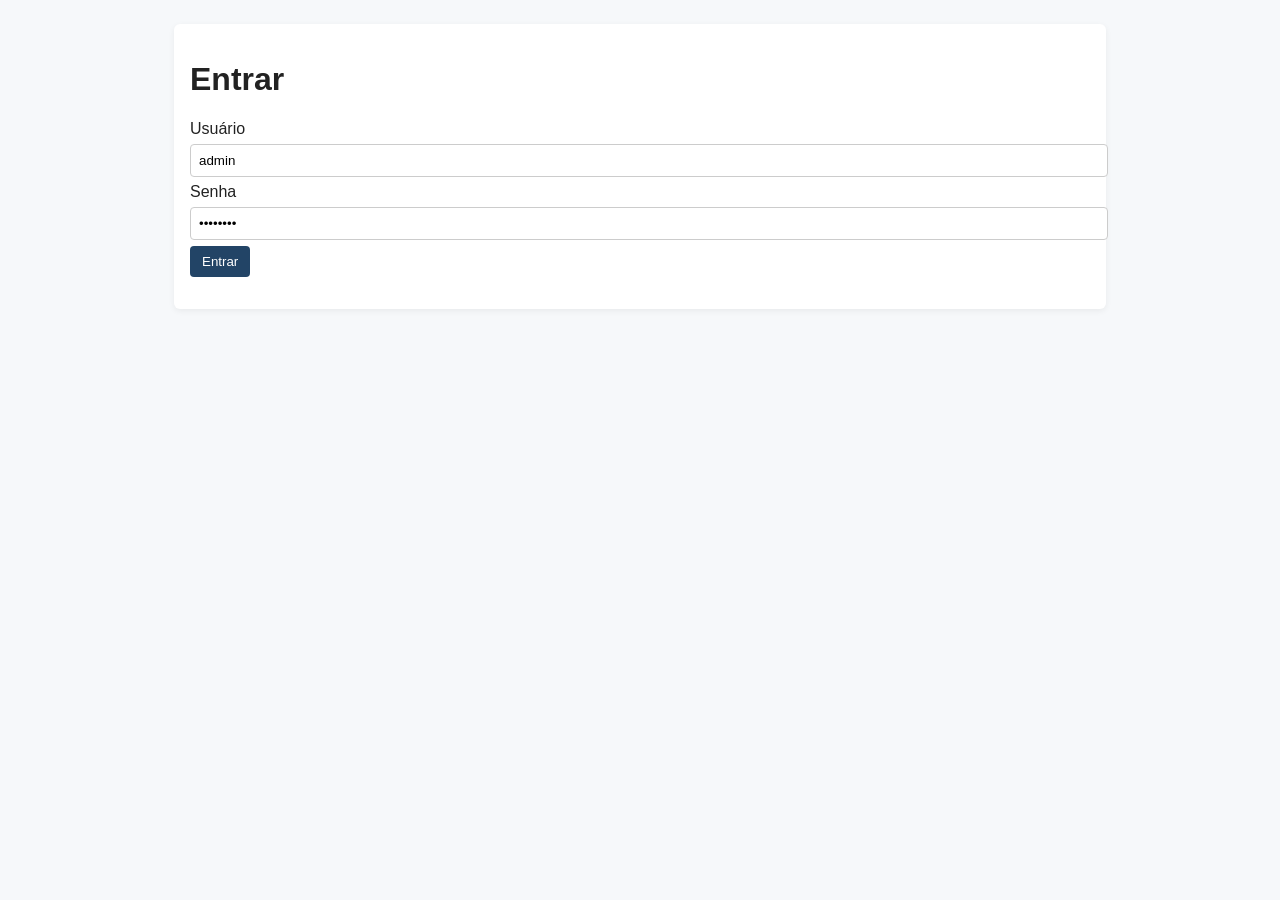
==== frontend/login.html @ 69e20b27 "Step 3: Upgrade maven-compiler-plugin to 3.11.0 - Compile: SUCCESS - Added explicit maven-compiler-p" ====
<!doctype html>
<html lang="pt-br">
<head>
  <meta charset="utf-8">
  <meta name="viewport" content="width=device-width,initial-scale=1">
  <title>HelpDesk — Login</title>
  <link rel="stylesheet" href="styles.css">
</head>
<body>
  <main class="container">
    <h1>Entrar</h1>
    <form id="loginForm">
      <label>Usuário<br><input name="username" value="admin"></label>
      <label>Senha<br><input name="password" type="password" value="password"></label>
      <button>Entrar</button>
    </form>
    <p id="msg"></p>
  </main>
  <script src="app.js"></script>
</body>
</html>
---- frontend/styles.css ----
:root{font-family:Arial,Helvetica,sans-serif;color:#222}
body{margin:0;padding:0;background:#f6f8fa}
header{background:#246;color:#fff;padding:12px 16px;display:flex;justify-content:space-between;align-items:center}
.container{max-width:900px;margin:24px auto;padding:16px;background:#fff;border-radius:6px;box-shadow:0 2px 6px rgba(0,0,0,0.06)}
form input,form textarea{width:100%;padding:8px;margin:6px 0;border:1px solid #ccc;border-radius:4px}
button{background:#246;color:#fff;border:none;padding:8px 12px;border-radius:4px;cursor:pointer}
ul{list-style:none;padding:0}
li{padding:8px;border-bottom:1px solid #eee}
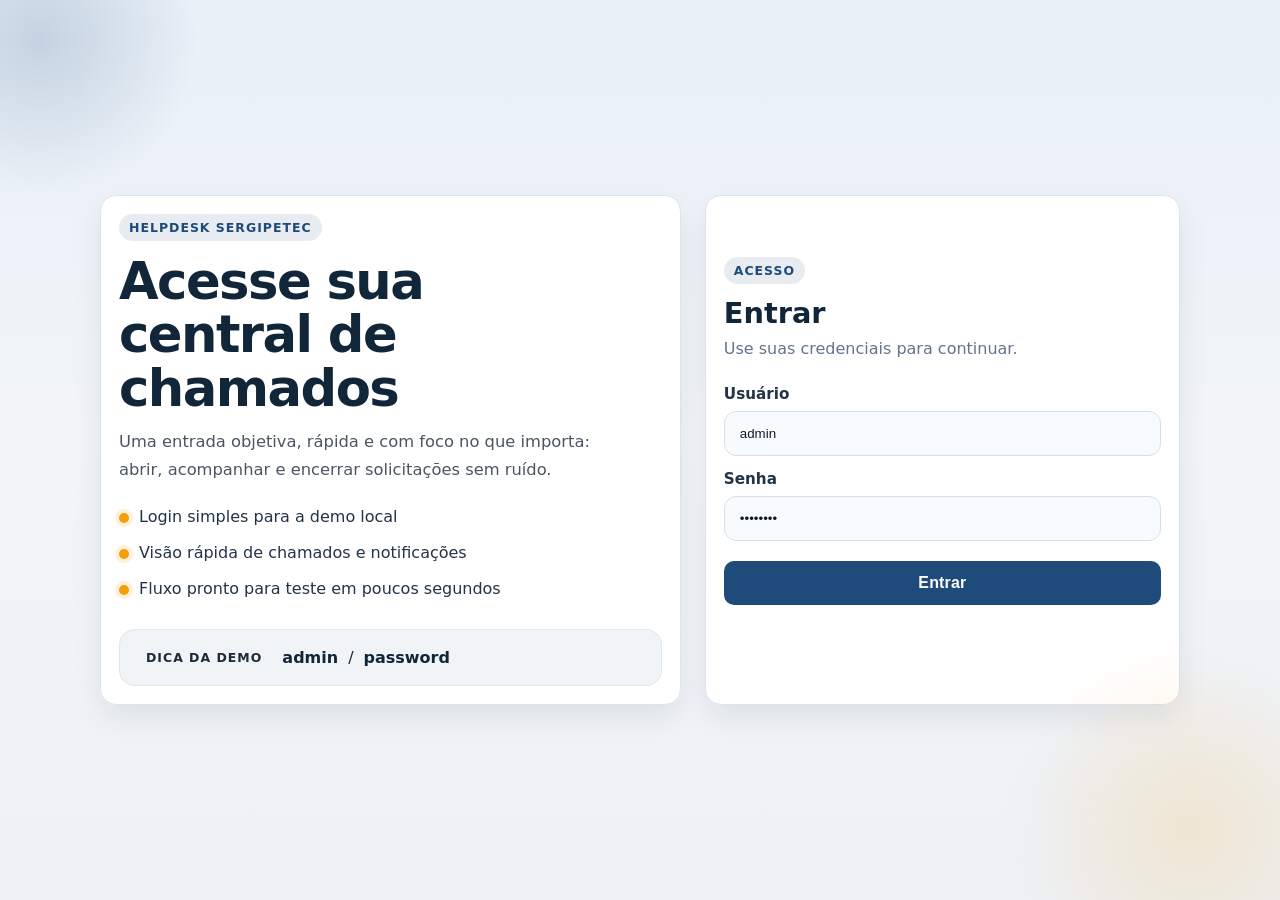
==== commit 9b7ddce0: "Refresh login screen design" ====
--- a/frontend/login.html
+++ b/frontend/login.html
@@ -6,15 +6,46 @@
   <title>HelpDesk — Login</title>
   <link rel="stylesheet" href="styles.css">
 </head>
-<body>
-  <main class="container">
-    <h1>Entrar</h1>
-    <form id="loginForm">
-      <label>Usuário<br><input name="username" value="admin"></label>
-      <label>Senha<br><input name="password" type="password" value="password"></label>
-      <button>Entrar</button>
-    </form>
-    <p id="msg"></p>
+<body class="login-page">
+  <main class="login-shell">
+    <section class="login-intro panel">
+      <div class="eyebrow">HelpDesk SergipeTec</div>
+      <h1>Acesse sua central de chamados</h1>
+      <p>Uma entrada objetiva, rápida e com foco no que importa: abrir, acompanhar e encerrar solicitações sem ruído.</p>
+      <ul class="login-points">
+        <li>Login simples para a demo local</li>
+        <li>Visão rápida de chamados e notificações</li>
+        <li>Fluxo pronto para teste em poucos segundos</li>
+      </ul>
+      <div class="login-hint">
+        <span class="login-hint-label">Dica da demo</span>
+        <strong>admin</strong> / <strong>password</strong>
+      </div>
+    </section>
+
+    <section class="login-card panel">
+      <div class="login-card-header">
+        <span class="login-badge">Acesso</span>
+        <h2>Entrar</h2>
+        <p>Use suas credenciais para continuar.</p>
+      </div>
+
+      <form id="loginForm" class="login-form">
+        <label>
+          <span>Usuário</span>
+          <input name="username" value="admin" autocomplete="username" placeholder="Digite seu usuário">
+        </label>
+
+        <label>
+          <span>Senha</span>
+          <input name="password" type="password" value="password" autocomplete="current-password" placeholder="Digite sua senha">
+        </label>
+
+        <button type="submit">Entrar</button>
+      </form>
+
+      <p id="msg" class="form-message" role="alert" aria-live="polite"></p>
+    </section>
   </main>
   <script src="app.js"></script>
 </body>
--- a/frontend/styles.css
+++ b/frontend/styles.css
@@ -1,8 +1,104 @@
-:root{font-family:Arial,Helvetica,sans-serif;color:#222}
-body{margin:0;padding:0;background:#f6f8fa}
-header{background:#246;color:#fff;padding:12px 16px;display:flex;justify-content:space-between;align-items:center}
-.container{max-width:900px;margin:24px auto;padding:16px;background:#fff;border-radius:6px;box-shadow:0 2px 6px rgba(0,0,0,0.06)}
-form input,form textarea{width:100%;padding:8px;margin:6px 0;border:1px solid #ccc;border-radius:4px}
-button{background:#246;color:#fff;border:none;padding:8px 12px;border-radius:4px;cursor:pointer}
-ul{list-style:none;padding:0}
-li{padding:8px;border-bottom:1px solid #eee}
+:root{
+	font-family:"Segoe UI",system-ui,sans-serif;
+	color:#1f2937;
+	--bg:#f1f5f9;
+	--panel:#ffffff;
+	--primary:#1f4b7a;
+	--primary-strong:#163a5f;
+	--accent:#f59e0b;
+	--border:#dbe3ee;
+}
+
+*{box-sizing:border-box}
+
+body{margin:0;padding:0;background:linear-gradient(180deg,#e9f0f8 0%,var(--bg) 48%,#eef2f7 100%);min-height:100vh}
+
+body.login-page{display:flex;align-items:center;justify-content:center;padding:32px 16px;overflow-x:hidden}
+
+body.login-page::before{content:"";position:fixed;inset:-120px auto auto -120px;width:320px;height:320px;border-radius:50%;background:radial-gradient(circle,rgba(31,75,122,.18),rgba(31,75,122,0) 70%);pointer-events:none}
+
+body.login-page::after{content:"";position:fixed;right:-100px;bottom:-120px;width:380px;height:380px;border-radius:50%;background:radial-gradient(circle,rgba(245,158,11,.16),rgba(245,158,11,0) 70%);pointer-events:none}
+
+.login-shell{width:min(1080px,100%);display:grid;grid-template-columns:1.1fr .9fr;gap:24px;align-items:stretch}
+
+.login-intro,.login-card{position:relative;overflow:hidden}
+
+.login-intro{padding:34px;display:flex;flex-direction:column;justify-content:space-between;background:linear-gradient(135deg,rgba(255,255,255,.96),rgba(255,255,255,.9));border:1px solid rgba(219,227,238,.9)}
+
+.login-intro h1{margin:14px 0 12px;font-size:clamp(2rem,4vw,3.2rem);line-height:1.05;color:#12263a;letter-spacing:-.03em;max-width:12ch}
+
+.login-intro p{margin:0;color:#4b5563;max-width:50ch;font-size:1.02rem;line-height:1.7}
+
+.eyebrow,.login-badge,.login-hint-label{display:inline-flex;align-items:center;gap:8px;width:max-content;padding:6px 10px;border-radius:999px;font-size:.78rem;font-weight:700;letter-spacing:.08em;text-transform:uppercase}
+
+.eyebrow,.login-badge{background:rgba(31,75,122,.1);color:var(--primary)}
+
+.login-points{margin:22px 0 0;padding:0;display:grid;gap:12px}
+
+.login-points li{list-style:none;display:flex;align-items:flex-start;gap:10px;padding:0;border:none;color:#243447;line-height:1.5}
+
+.login-points li::before{content:"";flex:0 0 10px;width:10px;height:10px;margin-top:.45rem;border-radius:50%;background:var(--accent);box-shadow:0 0 0 4px rgba(245,158,11,.14)}
+
+.login-hint{margin-top:28px;display:flex;flex-wrap:wrap;align-items:center;gap:10px;padding:14px 16px;border-radius:16px;background:rgba(31,75,122,.06);border:1px solid rgba(31,75,122,.08)}
+
+.login-hint strong{font-size:1rem;color:#12263a}
+
+.login-card{padding:34px;background:rgba(255,255,255,.98);display:flex;flex-direction:column;justify-content:center;gap:18px}
+
+.login-card-header h2{margin:12px 0 6px;font-size:1.8rem;color:#12263a}
+
+.login-card-header p{margin:0;color:#64748b;line-height:1.6}
+
+.login-form{display:grid;gap:14px;margin-top:6px}
+
+.login-form label{display:grid;gap:8px;color:#243447;font-weight:600}
+
+.login-form label span{font-size:.95rem}
+
+.login-form input{margin:0;padding:14px 14px 14px 15px;border-radius:12px;border:1px solid #d7e0ea;background:#f8fbfe;transition:border-color .15s ease,box-shadow .15s ease,background .15s ease}
+
+.login-form input::placeholder{color:#94a3b8}
+
+.login-form input:focus{outline:none;border-color:#8ab0d6;box-shadow:0 0 0 4px rgba(31,75,122,.12);background:#fff}
+
+.login-form button{margin-top:6px;padding:13px 16px;font-size:1rem;font-weight:700;letter-spacing:.01em}
+
+.form-message{min-height:1.25rem;margin:0;color:#b42318;font-weight:600}
+
+header{background:linear-gradient(135deg,var(--primary),var(--primary-strong));color:#fff;padding:14px 18px;display:flex;justify-content:space-between;align-items:center;gap:12px;box-shadow:0 10px 30px rgba(15,23,42,.18)}
+
+.header-actions{display:flex;align-items:center;gap:10px}
+
+.container{max-width:1040px;margin:28px auto;padding:0 16px;display:grid;grid-template-columns:repeat(auto-fit,minmax(280px,1fr));gap:18px}
+
+section,.panel{background:rgba(255,255,255,.96);padding:18px;border-radius:16px;border:1px solid var(--border);box-shadow:0 12px 30px rgba(15,23,42,.08)}
+
+form input,form textarea{width:100%;padding:10px 12px;margin:8px 0;border:1px solid var(--border);border-radius:10px;background:#fff;color:#111827}
+
+button{background:var(--primary);color:#fff;border:none;padding:10px 14px;border-radius:10px;cursor:pointer;transition:transform .15s ease,box-shadow .15s ease,background .15s ease}
+
+button:hover{transform:translateY(-1px);box-shadow:0 10px 18px rgba(31,75,122,.18)}
+
+.ghost-button{background:rgba(255,255,255,.14);border:1px solid rgba(255,255,255,.25)}
+
+.badge{display:inline-flex;align-items:center;justify-content:center;min-width:1.4rem;height:1.4rem;padding:0 .4rem;margin-left:.35rem;border-radius:999px;background:var(--accent);color:#1f2937;font-size:.78rem;font-weight:700}
+
+ul{list-style:none;padding:0;margin:0}
+
+li{padding:8px 0;border-bottom:1px solid #edf2f7}
+
+.notification-item{padding:0}
+
+.notification-item:last-child,li:last-child{border-bottom:none}
+
+.notification-item.unread .notification-button{background:rgba(245,158,11,.08);border-left:3px solid var(--accent)}
+
+.notification-button{width:100%;background:transparent;color:inherit;text-align:left;padding:12px 12px 12px 14px;border-radius:12px;border:1px solid transparent;display:grid;gap:4px}
+
+.notification-button:hover{background:rgba(31,75,122,.05);box-shadow:none;transform:none}
+
+.notification-button strong{text-transform:capitalize;letter-spacing:.02em}
+
+.notification-button small{color:#64748b}
+
+.empty-state{color:#64748b;padding:10px 0}
